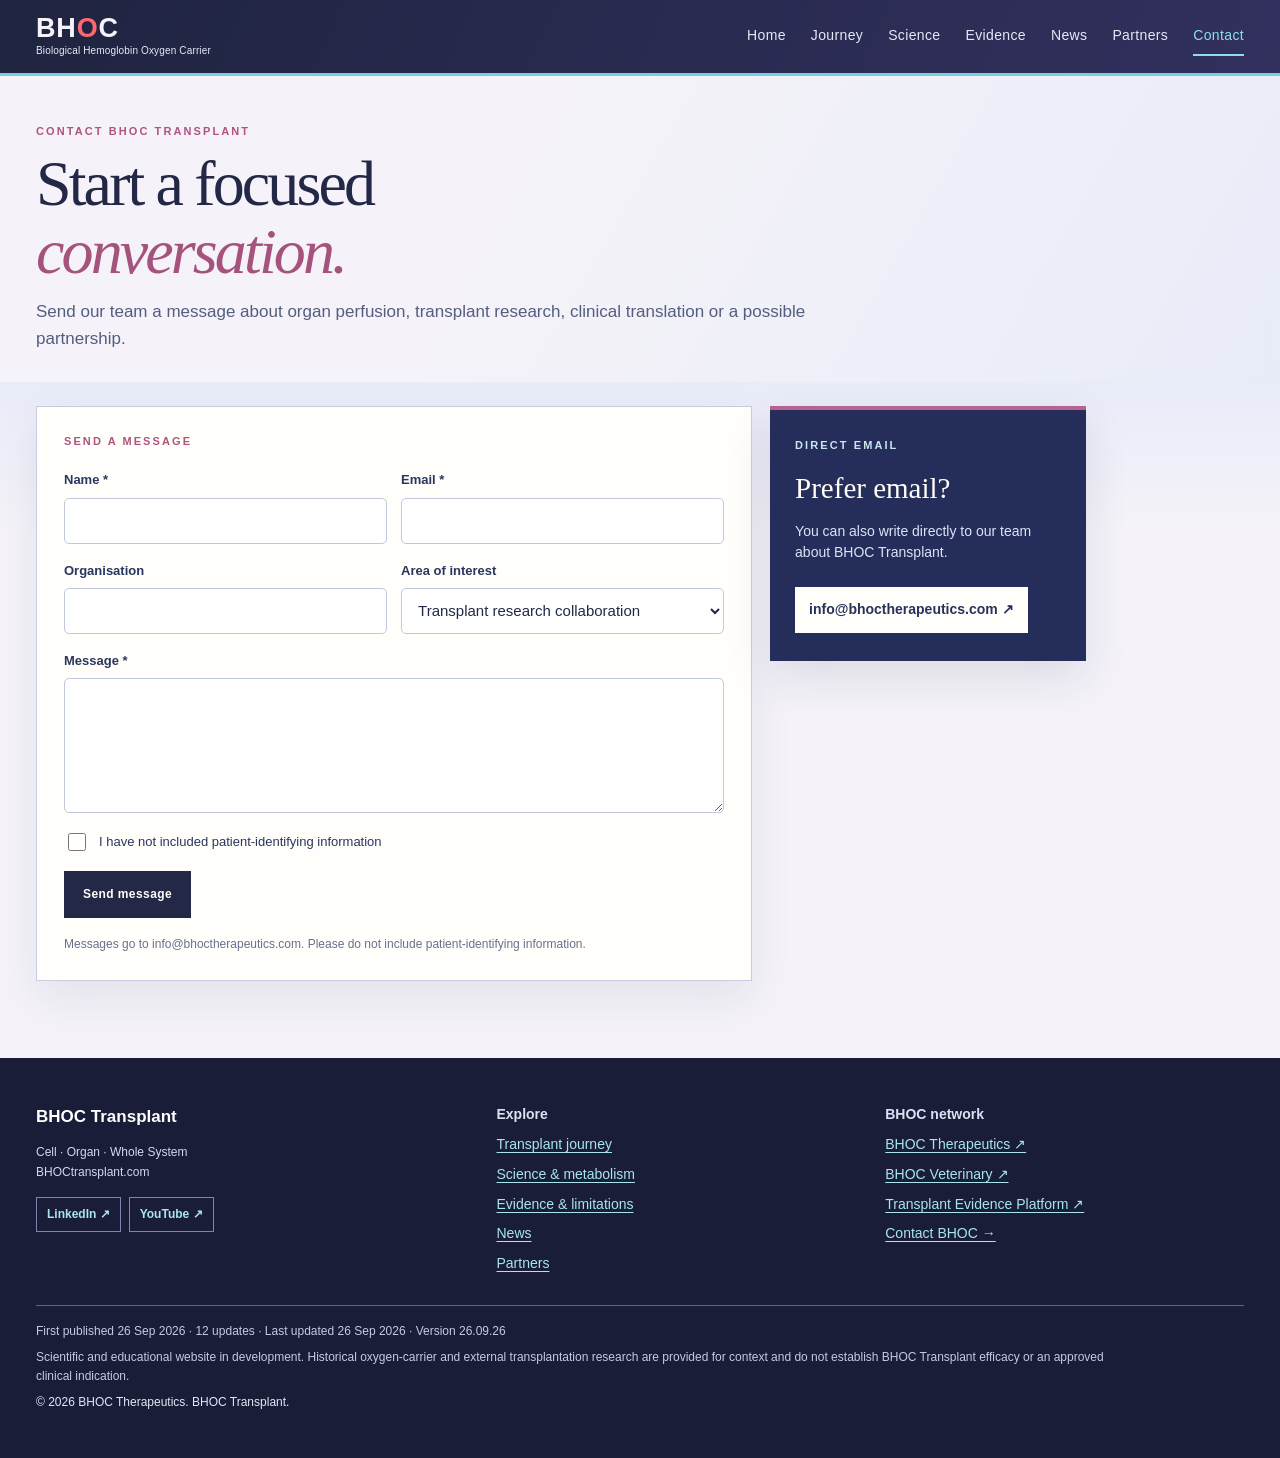
==== contact.html @ 62cc5a87 "Tighten transplant news page and clarify BHOC site identity" ====
<!doctype html>
<html lang="en">
<head>
<meta charset="utf-8">
<meta name="viewport" content="width=device-width, initial-scale=1">
<meta name="color-scheme" content="light">
<title>Contact | BHOC Transplant</title>
<meta name="description" content="Contact BHOC Transplant about organ perfusion research, clinical translation and strategic collaboration.">
<link rel="canonical" href="https://bhoctransplant.com/contact.html">
<link rel="icon" type="image/svg+xml" href="data:image/svg+xml,%3Csvg%20xmlns%3D%22http%3A%2F%2Fwww.w3.org%2F2000%2Fsvg%22%20viewBox%3D%220%200%2064%2064%22%3E%3Crect%20width%3D%2264%22%20height%3D%2264%22%20rx%3D%2214%22%20fill%3D%22%23232847%22%2F%3E%3Cpath%20d%3D%22M19%2030a13%2013%200%200%201%2026-3M45%2034a13%2013%200%200%201-26%203%22%20fill%3D%22none%22%20stroke%3D%22%2375d2dc%22%20stroke-width%3D%225%22%20stroke-linecap%3D%22round%22%2F%3E%3Ccircle%20cx%3D%2232%22%20cy%3D%2232%22%20r%3D%224%22%20fill%3D%22%23ae547f%22%2F%3E%3C%2Fsvg%3E">
<link rel="stylesheet" href="assets/site.css?v=news-2">
<script src="https://analytics.ahrefs.com/analytics.js" data-key="QKOByuekLnQUD29dCCoJVQ" async></script>
<script src="assets/contact.js?v=contact-1" defer></script>
</head>
<body>
<div class="top"><header class="wrap topline"><a class="brand" href="/" aria-label="BHOC Transplant home"><span class="brand-mark">BH<i>O</i>C</span><span class="brand-sub">Biological Hemoglobin Oxygen Carrier</span></a><nav class="topnav" aria-label="Sections"><a href="/">Home</a><a href="journey.html">Journey</a><a href="science.html">Science</a><a href="evidence.html">Evidence</a><a href="news.html">News</a><a href="partners.html">Partners</a><a href="contact.html" aria-current="page">Contact</a></nav></header></div>
<main>
<section class="contact-intro"><div class="wrap"><div class="eyebrow">Contact BHOC Transplant</div><h1>Start a focused<br><em>conversation.</em></h1><p>Send our team a message about organ perfusion, transplant research, clinical translation or a possible partnership.</p></div></section>
<section class="contact-section"><div class="wrap"><div class="contact-grid">
  <div class="contact-card" role="region" aria-label="Contact BHOC Transplant"><div class="eyebrow">Send a message</div>
    <form class="contact-form" action="https://formsubmit.co/info@bhoctherapeutics.com" method="POST" data-contact-form data-form-endpoint="https://formsubmit.co/ajax/info@bhoctherapeutics.com">
      <input type="hidden" name="_subject" value="BHOC Transplant | New website enquiry">
      <input type="hidden" name="_template" value="table">
      <input type="hidden" name="_captcha" value="">
      <input type="hidden" name="_url" value="https://bhoctransplant.com/contact.html">
      <input type="hidden" name="site" value="BHOC Transplant">
      <input class="contact-honey" type="text" name="_honey" tabindex="-1" autocomplete="off" aria-hidden="true">
      <label><span>Name *</span><input type="text" name="name" autocomplete="name" required></label>
      <label><span>Email *</span><input type="email" name="email" autocomplete="email" required></label>
      <label><span>Organisation</span><input type="text" name="organisation" autocomplete="organization"></label>
      <label><span>Area of interest</span><select name="area"><option>Transplant research collaboration</option><option>Organ perfusion and preservation</option><option>Clinical translation</option><option>Xenotransplantation and organ engineering</option><option>Strategic partnership</option><option>Investment</option><option>Manufacturing and regulatory</option><option>Media and general inquiry</option><option>Other</option></select></label>
      <label class="contact-full"><span>Message *</span><textarea name="message" rows="5" required></textarea></label>
      <label class="contact-human contact-full"><input type="checkbox" name="privacy_check" value="confirmed" required><span>I have not included patient-identifying information</span></label>
      <div class="contact-submit contact-full"><button class="button" type="submit">Send message</button><p data-contact-status aria-live="polite"></p></div>
      <p class="contact-note contact-full">Messages go to info@bhoctherapeutics.com. Please do not include patient-identifying information.</p>
    </form>
    <div class="contact-success" data-contact-success role="status" tabindex="-1" hidden><h2>Thank you for your message.</h2><p>Your enquiry has been submitted to the BHOC team.</p></div>
  </div>
  <aside class="contact-direct"><div class="eyebrow">Direct email</div><h2>Prefer email?</h2><p>You can also write directly to our team about BHOC Transplant.</p><a href="mailto:info@bhoctherapeutics.com?subject=BHOC%20Transplant%20enquiry">info@bhoctherapeutics.com ↗</a></aside>
</div></div></section>
</main>
<footer><div class="wrap footer-grid"><div class="footer-identity"><strong>BHOC Transplant</strong><p>Cell · Organ · Whole System<br>BHOCtransplant.com</p><div class="footer-socials" role="group" aria-label="BHOC social media"><a href="https://www.linkedin.com/company/bhoc-therapeutics/" target="_blank" rel="noopener noreferrer" aria-label="BHOC Therapeutics on LinkedIn">LinkedIn ↗</a><a href="https://www.youtube.com/@BHOCTherapeutics" target="_blank" rel="noopener noreferrer" aria-label="BHOC Therapeutics on YouTube">YouTube ↗</a></div></div><div class="footer-links"><b>Explore</b><a href="journey.html">Transplant journey</a><a href="science.html">Science &amp; metabolism</a><a href="evidence.html">Evidence &amp; limitations</a><a href="news.html">News</a><a href="partners.html">Partners</a></div><div class="footer-links"><b>BHOC network</b><a href="https://bhoctherapeutics.com/" target="_blank" rel="noopener noreferrer">BHOC Therapeutics ↗</a><a href="https://bhocvet.com/" target="_blank" rel="noopener noreferrer">BHOC Veterinary ↗</a><a href="https://archiljali.github.io/BHOC-Transplant-platform/" target="_blank" rel="noopener noreferrer">Transplant Evidence Platform ↗</a><a href="contact.html">Contact BHOC →</a></div></div><div class="wrap footer-meta"><p>First published <time datetime="2026-09-26">26 Sep 2026</time> · 12 updates · Last updated <time datetime="2026-09-26">26 Sep 2026</time> · Version 26.09.26</p><p>Scientific and educational website in development. Historical oxygen-carrier and external transplantation research are provided for context and do not establish BHOC Transplant efficacy or an approved clinical indication.</p><p>© 2026 BHOC Therapeutics. BHOC Transplant.</p></div></footer>
</body>
</html>
---- assets/site.css ----
:root { --paper:#f2efe7; --paper2:#e9e5d9; --ink:#183332; --muted:#5d706c; --line:#b5bbb0; --sage:#7d9788; --copper:#ba785d; --oxygen:#8bc4b6; --white:#fbfaf6; --shadow:0 28px 65px rgba(18,42,41,.13); }
    * { box-sizing:border-box; }
    html { scroll-behavior:smooth; }
    body { margin:0; background:var(--paper); color:var(--ink); font-family:Arial,Helvetica,sans-serif; line-height:1.55; }
    a { color:inherit; text-decoration-thickness:1px; text-underline-offset:3px; }
    button { font:inherit; }
    .serif { font-family:Georgia,'Times New Roman',serif; font-weight:normal; }
    .eyebrow { color:var(--copper); font:700 11px/1.3 Arial,sans-serif; letter-spacing:.19em; text-transform:uppercase; }
    .wrap { width:min(1230px,calc(100% - 72px)); margin:auto; }
    .top { background:var(--ink); color:var(--paper); }
    .topline { display:flex; align-items:center; gap:22px; justify-content:space-between; padding:20px 0; border-bottom:1px solid rgba(242,239,231,.24); }
    .brand { display:flex; align-items:center; gap:14px; text-decoration:none; flex:none; }
    .brand-mark { font:bold 24px/1 Arial,sans-serif; letter-spacing:.03em; }
    .brand-mark i { font-style:normal; color:var(--copper); }
    .brand-sub { border-left:1px solid #668078; padding-left:14px; color:#c4d0c8; font:700 10px/1.35 Arial,sans-serif; letter-spacing:.22em; text-transform:uppercase; }
    .topnav { display:flex; gap:25px; font-size:12px; letter-spacing:.03em; }
    .topnav a { text-decoration:none; color:#d5ddd5; }
    .topnav a:hover { color:var(--oxygen); }
    .status { color:#cbd7cd; font:700 10px/1.35 Arial,sans-serif; letter-spacing:.15em; text-transform:uppercase; border:1px solid #687d77; padding:9px 11px; white-space:nowrap; }
    .mast { display:flex; gap:20px; align-items:center; padding:13px 0; color:#d1ded4; font-size:11px; letter-spacing:.03em; }
    .mast span:first-child { color:var(--oxygen); font-weight:bold; text-transform:uppercase; letter-spacing:.14em; }
    .mast b { color:#5f7772; }
    .hero { position:relative; overflow:hidden; padding:84px 0 96px; background:radial-gradient(ellipse at 88% 45%,#e3e6dc 0%,var(--paper) 48%,#f5f1e9 100%); }
    .hero::after { content:''; position:absolute; inset:0; pointer-events:none; opacity:.33; background-image:url("data:image/svg+xml,%3Csvg viewBox='0 0 170 170' xmlns='http://www.w3.org/2000/svg'%3E%3Cfilter id='n'%3E%3CfeTurbulence type='fractalNoise' baseFrequency='.7' numOctaves='2' stitchTiles='stitch'/%3E%3C/filter%3E%3Crect width='170' height='170' filter='url(%23n)' opacity='.075'/%3E%3C/svg%3E"); }
    .hero-grid { position:relative; z-index:1; }
    .hero h1 { max-width:690px; margin:25px 0; font-size:clamp(48px,5vw,78px); letter-spacing:-.055em; line-height:1.02; }
    .hero h1 em { color:#7e9a8d; font-weight:normal; }
    .lede { max-width:560px; font-size:18px; line-height:1.64; color:#465d59; }
    .hero-actions { display:flex; align-items:center; gap:22px; margin-top:33px; flex-wrap:wrap; }
    .button { display:inline-block; background:var(--ink); color:var(--white); padding:13px 18px; text-decoration:none; font-size:12px; font-weight:bold; letter-spacing:.035em; border:1px solid var(--ink); }
    .button:hover { background:#31534b; }
    .textlink { font-size:12px; font-weight:bold; }
    .micro { margin-top:34px; max-width:525px; font-size:11px; color:#70807a; }
    .hero-copy { max-width:970px; }
    .hero-art { width:100%; margin:34px 0 0; }
    .hero-art img { display:block; width:100%; height:auto; max-height:490px; object-fit:contain; }
    .hero-art figcaption { color:#60786d; font:11px/1.5 Arial,sans-serif; letter-spacing:.04em; margin:5px 0 0; }
    .journey-bar { border-top:1px solid #bdc3d8; padding-top:24px; margin-top:16px; }
    .journey-vision { display:flex; justify-content:space-between; align-items:end; gap:24px; }
    .journey-vision h2 { margin:0; color:var(--ink); font:normal clamp(29px,3.1vw,43px)/1.1 Georgia,serif; letter-spacing:-.035em; }
    .journey-vision h2 em { color:var(--copper); font-weight:normal; }
    .journey-vision p { max-width:395px; margin:0; color:#59627f; font-size:15px; }
    .stage-nav { display:grid; grid-template-columns:repeat(6,minmax(0,1fr)); gap:9px; margin-top:22px; }
    .stage-nav a { position:relative; min-height:89px; padding:14px 30px 15px 15px; display:flex; flex-direction:column; justify-content:space-between; gap:9px; background:#fffefa; border:1px solid #c7cce0; text-decoration:none; transition:transform .2s ease,background-color .2s ease,border-color .2s ease; }
    .stage-nav a small { color:#a5527d; font:700 12px/1 Arial,sans-serif; letter-spacing:.12em; }
    .stage-nav a strong { color:#303963; font:700 14px/1.22 Arial,sans-serif; }
    .stage-nav a::after { content:'↗'; position:absolute; right:13px; bottom:13px; color:#a5527d; font-size:17px; }
    .stage-nav a:hover,.stage-nav a:focus-visible { background:#edf0fa; border-color:#6877ae; transform:translateY(-2px); }
    .stage-nav a:focus-visible { outline:2px solid #a5527d; outline-offset:2px; }
    .phase { scroll-margin-top:24px; }
    .phase:target { border-color:#a5527d; box-shadow:0 0 0 2px #a5527d,0 12px 27px rgba(36,40,79,.12); }
    .section { padding:95px 0; }
    .section.alt { background:var(--paper2); }
    .section.dark { background:var(--ink); color:var(--paper); }
    .section-head { display:flex; align-items:end; justify-content:space-between; gap:25px; margin-bottom:36px; }
    .section h2 { font-size:clamp(37px,4vw,59px); letter-spacing:-.045em; line-height:1.08; margin:13px 0 0; }
    .section-intro { max-width:520px; color:#5f736d; margin:0; font-size:15px; }
    .dark .section-intro { color:#b5c9bf; }
    .principle { padding:78px 0 84px; background:var(--copper); color:#fff8ed; }
    .principle p { margin:0; max-width:1080px; font:normal clamp(27px,3.5vw,50px)/1.25 Georgia,serif; letter-spacing:-.025em; }
    .principle .minor { margin-top:22px; opacity:.82; font-size:13px; letter-spacing:.04em; }
    .system { display:grid; grid-template-columns:repeat(3,1fr); gap:12px; }
    .system article { min-height:260px; background:#f7f5ef; border:1px solid #cad0c4; padding:26px; position:relative; }
    .system article::before { content:attr(data-index); position:absolute; top:20px; right:25px; font:normal 45px/1 Georgia,serif; color:#cad6cd; }
    .system h3 { font:normal 28px/1.2 Georgia,serif; margin:59px 0 12px; }
    .system p { color:#5a6f68; font-size:13px; max-width:295px; }
    .system small { display:block; color:#ad7056; font-size:10px; font-weight:bold; letter-spacing:.13em; text-transform:uppercase; }
    .equation { margin:22px 0 0; border-top:1px solid #c2cabd; padding-top:18px; color:#60746c; font-size:13px; }
    .equation strong { color:var(--ink); }
    .entry-map { display:grid; grid-template-columns:1.15fr .85fr; gap:14px; margin:0 0 20px; }
    .entry-map article { border:1px solid #b9c8bd; background:#e6ede5; padding:22px 25px; }
    .entry-map article.recipient { background:#f4eadd; border-color:#d2bbaa; }
    .entry-map h3 { font:normal 25px/1.2 Georgia,serif; margin:8px 0; }
    .entry-map p { margin:0 0 11px; font-size:14px; color:#526b60; }
    .entry-map .recipient p { color:#786458; }
    .source-types { display:flex; gap:6px; flex-wrap:wrap; }
    .source-types span { border:1px solid #9eb5a6; padding:5px 8px; font-size:12px; color:#385b4d; background:#f5f7f0; }
    .entry-map .recipient .source-types span { border-color:#d4b9a5; color:#77553f; background:#fbf5e9; }
    .path-caption { color:#566c62; font-size:13px; margin:0 0 23px; }
    .continuum { display:grid; grid-template-columns:repeat(3,minmax(0,1fr)); gap:14px; }
    .phase { border:1px solid #c7cec1; background:#f8f6f0; padding:22px; min-height:325px; display:flex; flex-direction:column; }
    .phase b { display:block; color:var(--copper); font-size:12px; letter-spacing:.13em; }
    .phase h3 { font:normal 27px/1.14 Georgia,serif; margin:22px 0 11px; }
    .phase > p { color:#536b61; font-size:14px; margin:0 0 18px; }
    .phase-controls { display:flex; gap:8px; margin-top:auto; padding-top:16px; border-top:1px solid #c7d0c4; }
    .phase-controls button { flex:1; min-height:43px; border:1px solid #648a79; background:transparent; color:#24483d; font-size:13px; font-weight:bold; cursor:pointer; }
    .phase-controls button:hover,.phase-controls button:focus-visible,.phase-controls button[aria-expanded="true"] { color:#fff; background:#275349; }
    .phase-controls button:focus-visible { outline:2px solid var(--copper); outline-offset:2px; }
    .phase-panel { margin-top:13px; border-left:3px solid var(--copper); background:#e9eee7; padding:14px 15px; color:#3f5c51; font-size:13px; }
    .phase-panel[hidden] { display:none; }
    .phase-panel strong { display:block; color:#234a3f; margin-bottom:5px; }
    .phase-panel p { font-size:13px; margin:0 0 8px; }
    .phase-panel p:last-child { margin-bottom:0; }
    .phase-panel a { font-weight:bold; }
    .phase-panel .source-status { font-size:11px; font-weight:bold; text-transform:uppercase; letter-spacing:.07em; color:#8a5a44; }
    .time-hypothesis { border-left:3px solid var(--copper); margin-top:27px; padding:4px 0 4px 22px; max-width:990px; color:#526b61; font-size:13px; }
    .time-hypothesis strong { color:var(--ink); }
    .demand-layout { display:grid; grid-template-columns:1.2fr .8fr; gap:50px; align-items:center; }
    .diagram { min-height:490px; border:1px solid #789189; background:#23413c; padding:30px; position:relative; overflow:hidden; box-shadow:var(--shadow); }
    .diagram::before { content:''; position:absolute; inset:0; pointer-events:none; opacity:.13; background:repeating-linear-gradient(0deg,transparent 0 34px,#acc3b5 35px 36px),repeating-linear-gradient(90deg,transparent 0 34px,#acc3b5 35px 36px); }
    .diagram svg { position:relative; z-index:1; width:100%; height:auto; }
    .diagram-top { position:relative; z-index:2; color:#accabe; font-size:10px; letter-spacing:.18em; text-transform:uppercase; }
    .switches { display:flex; gap:8px; flex-wrap:wrap; margin:23px 0; }
    .switches button { border:1px solid #729489; color:#d2e6da; background:transparent; padding:10px 12px; cursor:pointer; font-size:11px; }
    .switches button[aria-pressed="true"] { color:#15332f; background:#9dcabb; border-color:#9dcabb; font-weight:bold; }
    .diagram-caption { position:relative; z-index:2; color:#d6e9dd; font:normal 23px/1.2 Georgia,serif; margin:15px 0 5px; }
    .diagram-note { position:relative; z-index:2; color:#a8c2b5; font-size:11px; margin:0; }
    .diagram .oxygen-dot { transition:opacity .3s ease,transform .4s ease; transform-origin:center; }
    .demand-layout ol { list-style:none; margin:0; padding:0; border-top:1px solid #a6baae; }
    .demand-layout li { display:grid; grid-template-columns:90px 1fr; gap:14px; padding:23px 0; border-bottom:1px solid #a6baae; }
    .demand-layout li span { color:#a9c9b6; font:700 10px/1.3 Arial,sans-serif; letter-spacing:.17em; }
    .demand-layout li strong { display:block; color:#f4f1e7; font:normal 22px/1.2 Georgia,serif; margin-bottom:7px; }
    .demand-layout li p { color:#b7cbc0; margin:0; font-size:12px; }
    .program { display:grid; grid-template-columns:repeat(3,1fr); gap:30px; }
    .program article { border-top:2px solid var(--sage); padding-top:21px; }
    .program b { color:var(--copper); letter-spacing:.16em; font-size:11px; }
    .program h3 { font:normal 25px/1.15 Georgia,serif; margin:13px 0; }
    .program p { font-size:13px; color:#64766e; }
    .callout { margin-top:38px; padding:24px 28px; border:1px solid #bec8bb; background:#f6f3eb; color:#586d65; font-size:13px; }
    .callout strong { color:var(--ink); }
    .reference-grid { display:grid; grid-template-columns:repeat(3,1fr); gap:14px; }
    .ref { border:1px solid #c2cabc; background:#f8f6ef; padding:24px; min-height:221px; }
    .ref .category { font:700 10px/1.3 Arial,sans-serif; letter-spacing:.15em; text-transform:uppercase; color:var(--copper); }
    .ref h3 { font:normal 26px/1.2 Georgia,serif; margin:18px 0 9px; }
    .ref p { font-size:12px; color:#60746c; margin:0 0 14px; }
    .ref a { font-size:11px; font-weight:bold; }
    .matrix { margin-top:42px; width:100%; border-collapse:collapse; background:#f8f6ef; font-size:12px; }
    .matrix th,.matrix td { border-bottom:1px solid #c7d0c3; padding:12px 14px; text-align:left; vertical-align:top; }
    .matrix th { background:#dce4d9; color:#3d6254; font-size:10px; letter-spacing:.14em; text-transform:uppercase; }
    .matrix td:first-child { font-weight:bold; }
    .matrix tr:last-child td { border-bottom:0; }
    .evidence-grid { display:grid; grid-template-columns:repeat(2,1fr); gap:15px; }
    .evidence { border:1px solid #748d83; padding:24px; min-height:206px; }
    .evidence b { color:#a7c9b8; font-size:10px; letter-spacing:.15em; text-transform:uppercase; }
    .evidence h3 { font:normal 24px/1.2 Georgia,serif; margin:14px 0 9px; }
    .evidence p { color:#c1d0c4; font-size:12px; }
    .evidence a { color:#b2d4c4; font-size:11px; }
    .claim-boundary { margin-top:30px; background:#2c4942; padding:28px; color:#dae6d8; }
    .claim-boundary h3 { margin:0 0 10px; font:normal 26px/1.2 Georgia,serif; }
    .claim-boundary p { font-size:13px; margin:10px 0; max-width:970px; }
    .claim-boundary strong { color:#f3e5d1; }
    footer { padding:45px 0; background:#102926; color:#b9ccc0; font-size:12px; }
    .footer-grid { display:flex; justify-content:space-between; gap:30px; }
    footer a { color:#d3e9d7; }
    .source-note { font-size:11px; color:#65796f; margin-top:18px; }
    /* A distinct midnight-indigo and mineral-cyan identity around the original drawing. */
    :root { --paper:#f5f3f9; --paper2:#e9eaf3; --ink:#232847; --muted:#596282; --line:#b8bfd2; --sage:#6785b6; --copper:#ae547f; --oxygen:#75d2dc; --white:#fffdf8; --shadow:0 28px 65px rgba(28,29,70,.18); }
    .top { background:linear-gradient(115deg,#1f2440,#32305e); border-bottom:3px solid #75d2dc; }
    .topline { border-bottom-color:rgba(255,255,255,.2); }
    .brand-mark i { color:#e5a2bc; }
    .brand-sub { border-left-color:#8d96c0; color:#ecdcf0; }
    .topnav a { color:#e7e8f6; }
    .status { border-color:#9299c1; color:#e6eafa; }
    .mast { color:#dce2f6; }
    .mast span:first-child { color:#8ce1e8; }
    .mast b { color:#c37c9a; }
    .hero { padding:0 0 48px; background:var(--paper); }
    .hero::after { display:none; }
    .hero-art { margin:0; background:#f5eedf; border-bottom:4px solid #a55a81; }
    .hero-art img { max-width:1700px; max-height:none; margin:auto; }
    .hero-art figcaption { max-width:1700px; margin:0 auto; padding:9px 18px 11px; color:#5f5871; background:#f5eedf; }
    .hero-grid { padding:59px 0 32px; }
    .hero h1 { max-width:960px; }
    .hero h1 em { color:#6972ae; }
    .lede { max-width:830px; color:#434c6b; }
    .micro { max-width:840px; color:#606a83; }
    .button:hover { background:#485896; }
    .section-intro { color:#5b6383; }
    .dark .section-intro { color:#c9d2ee; }
    .principle { background:linear-gradient(120deg,#303769 0%,#60487b 60%,#994f77 100%); color:#fffaf6; }
    .system article,.ref,.phase { background:#fffefa; border-color:#c7cce0; }
    .system article::before { color:#d8d9e9; }
    .system p,.program p,.ref p,.equation,.callout,.path-caption,.time-hypothesis { color:#59627f; }
    .system small { color:#a5527d; }
    .equation { border-top-color:#c9cde0; }
    .entry-map article { background:#e4ebf6; border-color:#b4c4df; }
    .entry-map article.recipient { background:#f4e9ee; border-color:#d8b9cb; }
    .entry-map p,.entry-map .recipient p { color:#4d5c7c; }
    .source-types span { color:#344c78; background:#f8faff; border-color:#a9bcdc; }
    .entry-map .recipient .source-types span { color:#793f6c; background:#fff7fa; border-color:#d8aec7; }
    .phase > p { color:#535d78; }
    .phase-controls { border-top-color:#c9cde1; }
    .phase-controls button { border-color:#6677ad; color:#35477c; }
    .phase-controls button:hover,.phase-controls button:focus-visible,.phase-controls button[aria-expanded="true"] { background:#394c8b; color:white; }
    .phase-panel { background:#edf0f9; color:#485470; }
    .phase-panel strong { color:#293a72; }
    .phase-panel .source-status { color:#985478; }
    .diagram { background:#292f5b; border-color:#7c92c4; }
    .diagram::before { background:repeating-linear-gradient(0deg,transparent 0 34px,#a2b6dc 35px 36px),repeating-linear-gradient(90deg,transparent 0 34px,#a2b6dc 35px 36px); }
    .switches button { border-color:#91a9d0; color:#e5ebff; }
    .switches button[aria-pressed="true"] { color:#1e2d51; background:#87d9e0; border-color:#87d9e0; }
    .demand-layout li { border-bottom-color:#919bc0; }
    .demand-layout ol { border-top-color:#919bc0; }
    .demand-layout li p,.diagram-note { color:#c6d4ed; }
    .diagram-caption,.demand-layout li strong { color:#fffdf7; }
    .callout { background:#f7f6fc; border-color:#c6cbe0; }
    .matrix { background:#fffefa; }
    .matrix th { background:#d9e3f5; color:#324b80; }
    .matrix td,.matrix th { border-bottom-color:#c8d0e3; }
    .evidence { border-color:#8b9dc8; }
    .evidence b,.evidence a { color:#a3e2e8; }
    .evidence p { color:#d2d8e9; }
    .claim-boundary { background:#343c69; color:#e9ecf8; }
    .claim-boundary strong { color:#f6c6d8; }
    footer { background:#191d37; color:#d4d8e9; }
    footer a { color:#a9e6eb; }
    .source-note { color:#68718e; }
    @media(max-width:950px) { .topnav { display:none; } .demand-layout,.entry-map { grid-template-columns:1fr; } .reference-grid,.continuum { grid-template-columns:repeat(2,1fr); } .stage-nav { grid-template-columns:repeat(3,minmax(0,1fr)); } }
    @media(max-width:630px) { .wrap { width:calc(100% - 36px); } .brand-sub { font-size:8px; } .status { font-size:8px; } .hero h1 { font-size:48px; } .hero-grid { padding:42px 0 26px; } .hero-art figcaption { padding:8px 18px; } .journey-vision { display:block; } .journey-vision p { margin-top:11px; } .stage-nav { grid-template-columns:repeat(2,minmax(0,1fr)); } .section { padding:64px 0; } .section-head { display:block; } .section-intro { margin-top:20px; } .system,.program,.reference-grid,.evidence-grid,.continuum { grid-template-columns:1fr; } .demand-layout li { grid-template-columns:65px 1fr; } .matrix-wrap { overflow-x:auto; } .matrix { min-width:650px; } .footer-grid { display:block; } }
    @media(prefers-reduced-motion:reduce) { html { scroll-behavior:auto; } * { transition:none !important; } }

/* Shared navigation and compact secondary pages. */
.topnav a { display:inline-flex; align-items:center; min-height:40px; font-size:14px; white-space:nowrap; }
.topnav a[aria-current="page"] { color:#8ce1e8; box-shadow:inset 0 -2px #8ce1e8; }
.mast { justify-content:space-between; }
.mast .context { color:#dce2f6; text-transform:none; letter-spacing:.03em; }
.page-hero { background:linear-gradient(120deg,#f5f3f9 40%,#e8ebf8); padding:67px 0 73px; border-bottom:1px solid #c9cde0; }
.page-hero h1 { margin:14px 0 17px; max-width:930px; font:normal clamp(43px,5vw,68px)/1.05 Georgia,serif; letter-spacing:-.045em; }
.page-hero h1 em { color:#a5527d; font-weight:normal; }
.page-hero p { max-width:760px; color:#535e7e; font-size:18px; line-height:1.55; }
.page-hero .actions { display:flex; gap:11px; flex-wrap:wrap; margin-top:28px; }
.page-hero .button.secondary { color:#35477c; background:transparent; border-color:#8d9bc6; }
.page-hero .button.secondary:hover { background:#e6eafa; }
.page-hero .stage-nav { margin-top:29px; }
.page-note { max-width:800px; color:#59627f; font-size:14px; line-height:1.6; margin:20px 0 0; }
.tile-grid { display:grid; grid-template-columns:repeat(3,minmax(0,1fr)); gap:14px; }
.tile { min-height:234px; display:flex; flex-direction:column; background:#fffefa; border:1px solid #c7cce0; padding:28px; text-decoration:none; transition:border-color .2s,transform .2s; }
.tile:hover,.tile:focus-visible { border-color:#8c75aa; transform:translateY(-2px); }
.tile:focus-visible { outline:2px solid #a5527d; outline-offset:2px; }
.tile small { color:#a5527d; font-size:13px; font-weight:bold; text-transform:uppercase; letter-spacing:.12em; }
.tile h3 { font:normal 29px/1.1 Georgia,serif; margin:31px 0 11px; }
.tile p { color:#58637e; font-size:15px; margin:0 0 20px; }
.tile .read-more { margin-top:auto; color:#364c88; font-size:14px; font-weight:bold; }
.partner-ribbon { background:linear-gradient(110deg,#29325c,#6a477d); color:#faf9ff; padding:45px 0; }
.partner-ribbon .wrap { display:flex; align-items:center; justify-content:space-between; gap:30px; }
.partner-ribbon h2 { font:normal clamp(31px,3vw,42px)/1.15 Georgia,serif; margin:0 0 10px; }
.partner-ribbon p { max-width:660px; margin:0; color:#dde3f4; font-size:16px; }
.partner-ribbon .button { background:#fffefa; color:#232847; border-color:#fffefa; white-space:nowrap; }
.partner-ribbon .button:hover { background:#e0e6f8; }
.link-row { display:flex; flex-wrap:wrap; gap:10px; margin-top:22px; }
.link-row a { display:inline-block; padding:11px 14px; background:#fffefa; border:1px solid #c7cce0; text-decoration:none; color:#303e78; font-weight:bold; font-size:14px; }
.link-row a:hover,.link-row a:focus-visible { background:#e7ebfb; }
.network-grid { display:grid; grid-template-columns:repeat(3,minmax(0,1fr)); gap:14px; }
.network-card { display:flex; flex-direction:column; min-height:245px; padding:26px; border:1px solid #c7cce0; background:#fffefa; }
.network-card b { color:#a5527d; font-size:13px; text-transform:uppercase; letter-spacing:.08em; }
.network-card h2 { font:normal 29px/1.15 Georgia,serif; margin:18px 0 12px; }
.network-card p { margin:0 0 20px; color:#5b6481; font-size:15px; }
.network-card .network-links { display:flex; flex-direction:column; gap:9px; margin-top:auto; }
.network-card a { color:#334b8a; font-size:14px; font-weight:bold; }
.feed { display:grid; gap:12px; }
.feed article { display:grid; grid-template-columns:165px 1fr; gap:28px; padding:25px 28px; border:1px solid #c7cce0; background:#fffefa; }
.feed time { color:#a5527d; font-size:14px; font-weight:bold; }
.feed .category { display:block; color:#677195; font-size:13px; margin-top:8px; }
.feed h2 { font:normal 27px/1.2 Georgia,serif; margin:0 0 11px; }
.feed p { color:#59627f; font-size:15px; margin:0 0 15px; }
.feed a { color:#334b8a; font-size:14px; font-weight:bold; }
.scope-grid { display:grid; grid-template-columns:repeat(2,minmax(0,1fr)); gap:14px; }
.scope-grid article { border:1px solid #c7cce0; background:#fffefa; padding:25px; }
.scope-grid b { color:#a5527d; font-size:13px; letter-spacing:.1em; }
.scope-grid h2 { font:normal 27px/1.15 Georgia,serif; margin:19px 0 10px; }
.scope-grid p { color:#5b6481; font-size:15px; margin:0; }
footer { padding:46px 0; }
.footer-grid { display:grid; grid-template-columns:1.2fr 1fr 1fr; }
footer strong { color:#fff; font-size:17px; }
footer .footer-links { display:flex; flex-direction:column; gap:8px; }
footer .footer-links b { color:#dbe2f4; font-size:14px; }
footer a { font-size:14px; }
.home-directions .section-head { margin-bottom:27px; }
@media(max-width:950px) {
  .topline { flex-wrap:wrap; }
  .topnav { order:3; display:flex; width:100%; overflow-x:auto; gap:22px; padding-top:10px; border-top:1px solid rgba(255,255,255,.16); }
  .status { margin-left:auto; }
  .tile-grid,.network-grid { grid-template-columns:repeat(2,minmax(0,1fr)); }
  .footer-grid { grid-template-columns:repeat(2,minmax(0,1fr)); }
}
@media(max-width:630px) {
  .topline { gap:11px; }
  .brand-mark { font-size:22px; }
  .topnav { gap:18px; }
  .topnav a { font-size:14px; flex:none; }
  .mast { flex-wrap:wrap; gap:4px; }
  .mast .context { display:none; }
  .page-hero { padding:48px 0 52px; }
  .page-hero h1 { font-size:44px; }
  .page-hero p { font-size:16px; }
  .tile-grid,.network-grid,.scope-grid { grid-template-columns:1fr; }
  .tile { min-height:210px; }
  .partner-ribbon .wrap { display:block; }
  .partner-ribbon .button { margin-top:24px; }
  .feed article { display:block; padding:22px; }
  .feed .story { margin-top:16px; }
  .footer-grid { grid-template-columns:1fr; }
  .status { font-size:10px; }
}

/* A shorter reading path on the landing page. */
.home .hero { padding-bottom:28px; }
.home .hero-grid { padding:37px 0 17px; }
.home .hero h1 { margin:17px 0 18px; }
.home .lede { margin:0; line-height:1.5; }
.home .hero-actions { margin-top:22px; }
.home .micro { margin:21px 0 0; }
.home .journey-bar { margin-top:0; padding-top:16px; }
.home .stage-nav { margin-top:16px; }
.home .stage-nav a { min-height:76px; padding:11px 27px 12px 12px; gap:6px; }
.home .section { padding:59px 0; }
.home .section-head,.home .home-directions .section-head { margin-bottom:23px; }
.home .tile-grid { gap:12px; }
.home .tile { min-height:204px; padding:22px; }
.home .tile h3 { margin:19px 0 9px; }
.home .tile p { margin-bottom:15px; }
.home .partner-ribbon { padding:31px 0; }
.home footer { padding:38px 0; }
@media(max-width:630px) {
  .home .hero-grid { padding:30px 0 15px; }
  .home .hero h1 { margin:14px 0; }
  .home .hero { padding-bottom:23px; }
  .home .section { padding:46px 0; }
  .home .stage-nav a { min-height:73px; }
  .home .tile { min-height:0; padding:20px; }
}

.footer-identity p { margin:12px 0 0; line-height:1.65; }
.footer-socials { display:flex; flex-wrap:wrap; gap:8px; margin-top:15px; }
.footer-socials a { border:1px solid #7986af; padding:7px 10px; font-size:12px; font-weight:bold; text-decoration:none; }
.footer-socials a:hover,.footer-socials a:focus-visible { background:#333c69; color:#fff; }
.footer-meta { border-top:1px solid #5d668e; margin-top:30px; padding-top:16px; color:#c3cbe2; font-size:12px; line-height:1.55; }
.footer-meta p { max-width:1100px; margin:0 0 8px; }
.footer-meta p:last-child { margin-bottom:0; color:#e2e7f5; }

/* Contact page uses the established BHOC form layout in the Transplant palette. */
.contact-intro { padding:48px 0 30px; background:linear-gradient(120deg,#f5f3f9 40%,#e8ebf8); }
.contact-intro h1 { margin:12px 0 14px; font:normal clamp(43px,5vw,66px)/1.06 Georgia,serif; letter-spacing:-.045em; }
.contact-intro h1 em { color:#a5527d; font-weight:normal; }
.contact-intro p { margin:0; max-width:780px; color:#535e7e; font-size:17px; }
.contact-section { padding:24px 0 77px; background:linear-gradient(#e8ebf8,#f5f3f9 150px); }
.contact-grid { display:grid; grid-template-columns:minmax(0,1.7fr) minmax(260px,.75fr); align-items:start; gap:18px; max-width:1050px; }
.contact-card { border:1px solid #c7cce0; background:#fffefa; padding:27px; box-shadow:0 18px 42px rgba(28,29,70,.08); }
.contact-card > .eyebrow { display:block; margin-bottom:22px; }
.contact-form { position:relative; display:grid; grid-template-columns:repeat(2,minmax(0,1fr)); gap:17px 14px; }
.contact-form label { display:flex; flex-direction:column; gap:7px; color:#29365f; font-size:13px; font-weight:bold; }
.contact-form input:not([type="checkbox"]),.contact-form select,.contact-form textarea { width:100%; min-width:0; padding:11px 12px; border:1px solid #bfc8dc; border-radius:5px; background:#fff; color:#232847; font:15px/1.4 Arial,Helvetica,sans-serif; }
.contact-form input:not([type="checkbox"]),.contact-form select { min-height:46px; }
.contact-form textarea { min-height:135px; resize:vertical; }
.contact-form input:focus-visible,.contact-form select:focus-visible,.contact-form textarea:focus-visible { outline:2px solid #647bba; outline-offset:2px; }
.contact-full { grid-column:1/-1; }
.contact-form .contact-human { display:flex; flex-direction:row; align-items:center; gap:10px; font-weight:normal; }
.contact-human input { width:18px; height:18px; accent-color:#354a88; }
.contact-form .contact-honey { position:absolute; left:-9999px; width:1px; height:1px; opacity:0; }
.contact-submit { display:flex; align-items:center; flex-wrap:wrap; gap:14px; }
.contact-submit .button { cursor:pointer; min-height:47px; }
.contact-submit .button:disabled { opacity:.6; cursor:wait; }
.contact-submit p { margin:0; color:#59627f; font-size:13px; }
.contact-note { margin:0; color:#68718e; font-size:12px; }
.contact-success[hidden],.contact-form[hidden] { display:none; }
.contact-success { padding:15px 0 20px; outline:none; }
.contact-success h2 { margin:0 0 8px; font:normal 31px/1.2 Georgia,serif; }
.contact-success p { margin:0; color:#59627f; }
.contact-direct { background:#252e5a; border-top:4px solid #b96290; color:#fffdf8; padding:28px 25px; box-shadow:0 18px 42px rgba(28,29,70,.11); }
.contact-direct .eyebrow { color:#c7e7ef; }
.contact-direct h2 { margin:19px 0 15px; font:normal 29px/1.18 Georgia,serif; }
.contact-direct p { margin:0 0 23px; color:#dce3f6; font-size:14px; }
.contact-direct a { display:inline-block; padding:12px 14px; background:#fffefa; color:#28325b; text-decoration:none; font-size:14px; font-weight:bold; }
.contact-direct a:hover,.contact-direct a:focus-visible { background:#dceef2; }
@media(max-width:760px) { .contact-grid { grid-template-columns:1fr; } .contact-direct { max-width:none; } }
@media(max-width:520px) { .contact-intro { padding:39px 0 22px; } .contact-intro p { font-size:15px; } .contact-section { padding:18px 0 54px; } .contact-card { padding:21px; } .contact-form { grid-template-columns:1fr; } .contact-full { grid-column:auto; } }

/* Keep the transplant news preview balanced with two current stories. */
.home-news-grid { grid-template-columns:repeat(2,minmax(0,1fr)); }
@media(max-width:630px) { .home-news-grid { grid-template-columns:1fr; } }

/* Compact site identity and focused transplant news list. */
.topline { padding:15px 0; border-bottom:0; }
.brand { flex-direction:column; align-items:flex-start; gap:3px; }
.brand-mark { font-size:27px; }
.brand-mark i { color:#ff6670; }
.brand-sub { border:0; padding:0; color:#e6eaf6; font:500 10px/1.25 Arial,Helvetica,sans-serif; letter-spacing:.015em; text-transform:none; white-space:nowrap; }
.news-page .page-hero { padding:27px 0 16px; border-bottom:0; }
.news-page .page-hero h1 { margin:0; font-size:clamp(38px,4.2vw,54px); }
.news-page .news-section { padding:0 0 56px; }
.news-page .feed { max-width:1100px; gap:0; border-top:1px solid #c7cce0; }
.news-page .feed article { grid-template-columns:130px minmax(0,1fr); gap:28px; padding:25px 0 27px; border:0; border-bottom:1px solid #c7cce0; background:transparent; }
.news-page .feed .category { margin-top:3px; }
.news-page .feed h2 { margin:0 0 7px; font-size:clamp(23px,2.5vw,30px); }
.news-page .feed p { margin:0 0 10px; font-size:14px; }
.news-page .story-links { display:flex; flex-wrap:wrap; gap:8px 22px; }
.news-page .story-links a { text-decoration:none; border-bottom:1px solid currentColor; }
.news-page .story-links a:hover,.news-page .story-links a:focus-visible { color:#a5527d; }
@media(max-width:630px) {
  .topline { padding:15px 0 11px; }
  .brand-mark { font-size:25px; }
  .brand-sub { font-size:9px; }
  .news-page .page-hero { padding:22px 0 10px; }
  .news-page .news-section { padding-bottom:39px; }
  .news-page .feed article { padding:20px 0 22px; }
  .news-page .feed .story { margin-top:8px; }
  .news-page .feed .category { display:inline; margin:0 0 0 10px; }
}
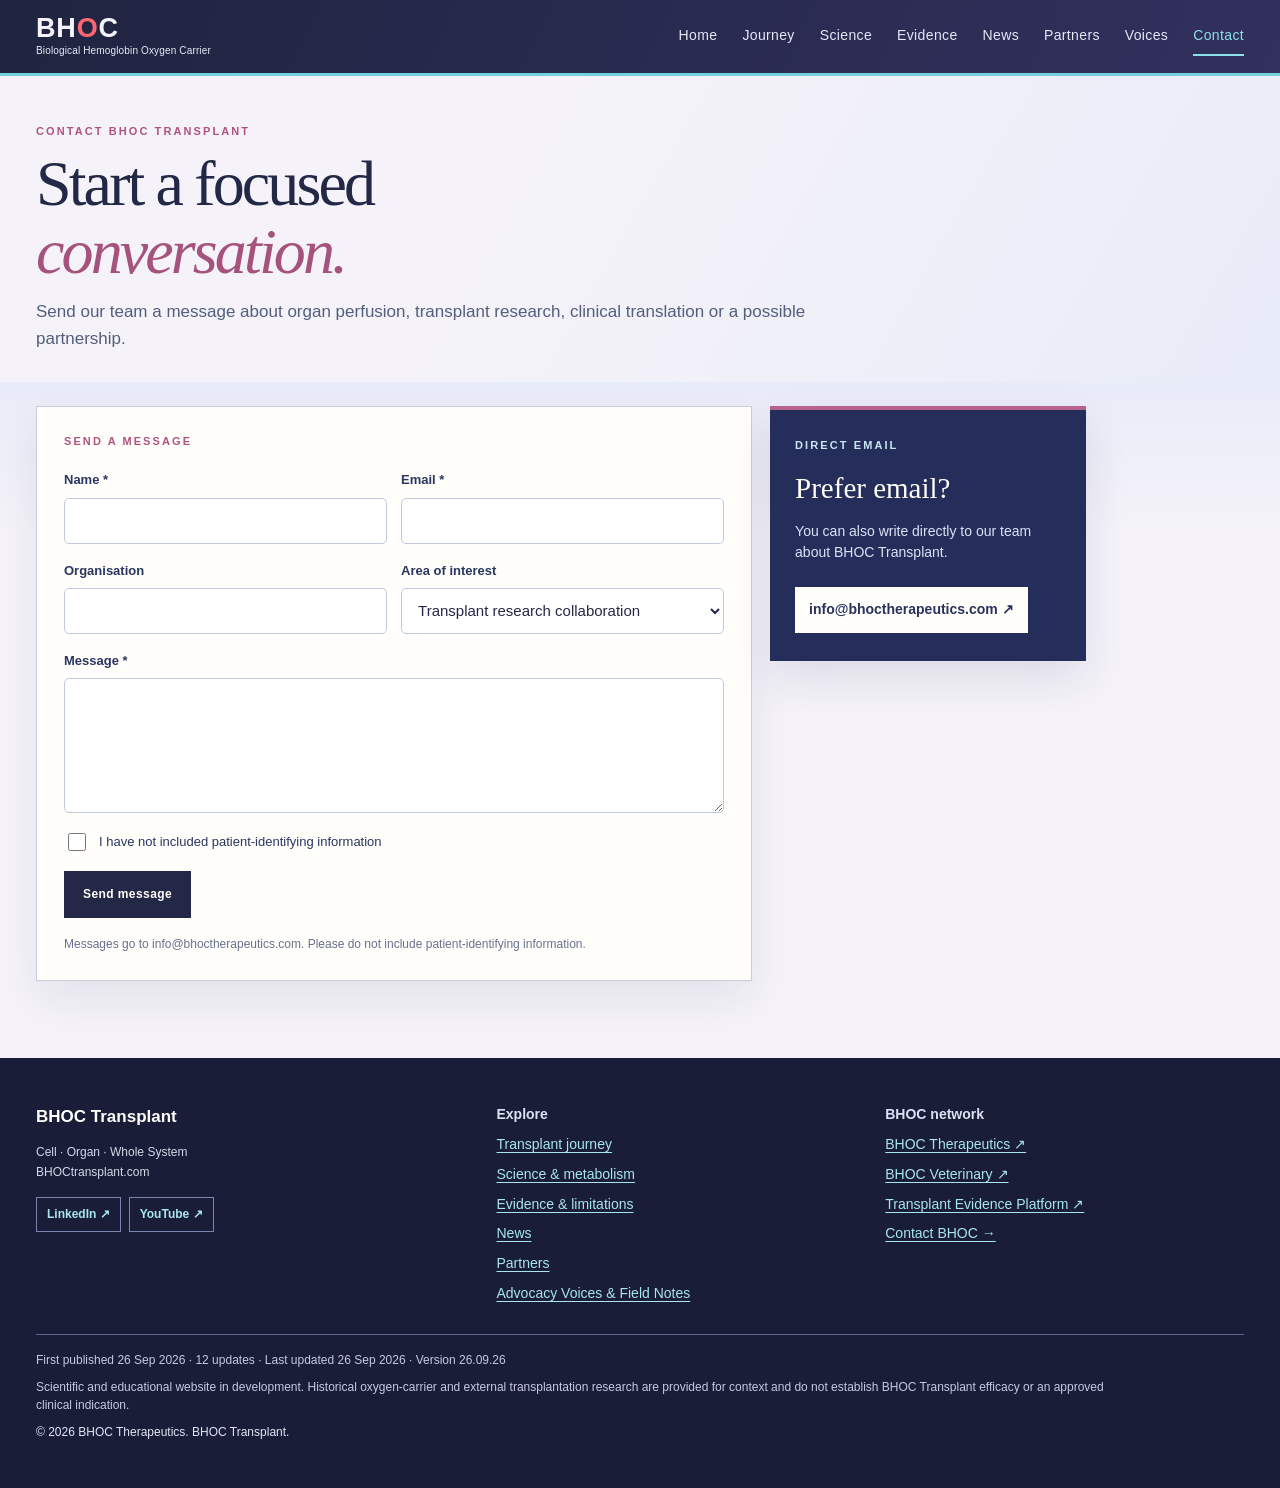
==== commit 93fec210: "Add Advocacy Voices and Field Notes with Jeff Parke and launch news" ====
--- a/contact.html
+++ b/contact.html
@@ -7,13 +7,28 @@
 <title>Contact | BHOC Transplant</title>
 <meta name="description" content="Contact BHOC Transplant about organ perfusion research, clinical translation and strategic collaboration.">
 <link rel="canonical" href="https://bhoctransplant.com/contact.html">
+<meta property="og:site_name" content="BHOC Therapeutics">
+<meta property="og:locale" content="en_US">
+<meta property="og:type" content="website">
+<meta property="og:title" content="Contact | BHOC Transplant">
+<meta property="og:description" content="Contact BHOC Transplant about organ perfusion research, clinical translation and strategic collaboration.">
+<meta property="og:url" content="https://bhoctransplant.com/contact.html">
+<meta property="og:image" content="https://bhoctransplant.com/assets/transplant-journey-v3.webp">
+<meta property="og:image:alt" content="BHOC Transplant organ preservation and oxygen continuity research concept">
+<meta name="twitter:card" content="summary_large_image">
+<meta name="twitter:title" content="Contact | BHOC Transplant">
+<meta name="twitter:description" content="Contact BHOC Transplant about organ perfusion research, clinical translation and strategic collaboration.">
+<meta name="twitter:image" content="https://bhoctransplant.com/assets/transplant-journey-v3.webp">
 <link rel="icon" type="image/svg+xml" href="data:image/svg+xml,%3Csvg%20xmlns%3D%22http%3A%2F%2Fwww.w3.org%2F2000%2Fsvg%22%20viewBox%3D%220%200%2064%2064%22%3E%3Crect%20width%3D%2264%22%20height%3D%2264%22%20rx%3D%2214%22%20fill%3D%22%23232847%22%2F%3E%3Cpath%20d%3D%22M19%2030a13%2013%200%200%201%2026-3M45%2034a13%2013%200%200%201-26%203%22%20fill%3D%22none%22%20stroke%3D%22%2375d2dc%22%20stroke-width%3D%225%22%20stroke-linecap%3D%22round%22%2F%3E%3Ccircle%20cx%3D%2232%22%20cy%3D%2232%22%20r%3D%224%22%20fill%3D%22%23ae547f%22%2F%3E%3C%2Fsvg%3E">
 <link rel="stylesheet" href="assets/site.css?v=news-2">
 <script src="https://analytics.ahrefs.com/analytics.js" data-key="QKOByuekLnQUD29dCCoJVQ" async></script>
 <script src="assets/contact.js?v=contact-1" defer></script>
+<script src="assets/ga4.js?v=20260927" defer></script>
+<script type="application/ld+json" data-bhoc-identity>{"@context":"https://schema.org","@graph":[{"@type":"Organization","@id":"https://bhoctherapeutics.com/#organization","name":"BHOC Therapeutics","url":"https://bhoctherapeutics.com/","description":"BHOC Therapeutics connects hemoglobin biology, oxygen delivery and source-linked research across human, veterinary and transplant applications within Precision Oxygen Therapeutics.","logo":"https://bhoctherapeutics.com/assets/bhoc-biodiversity-logo.png","sameAs":["https://www.linkedin.com/company/bhoc-therapeutics/","https://www.youtube.com/@BHOCTherapeutics","https://bhocvet.com/","https://bhoctransplant.com/"]},{"@type":"Person","@id":"https://bhoctherapeutics.com/#archil-jaliashvili","name":"Archil Jaliashvili","url":"https://orcid.org/0009-0006-4712-4942","description":"Biotechnology and healthcare executive with more than 20 years of experience; BHOC project lead.","jobTitle":"Biotechnology and oxygen therapeutics executive","worksFor":{"@id":"https://bhoctherapeutics.com/#organization"},"sameAs":["https://www.linkedin.com/in/archil-jaliashvili-bhoc/","https://orcid.org/0009-0006-4712-4942","https://github.com/ArchilJali","https://scholar.google.com/citations?user=8jFUmFYAAAAJ"],"knowsAbout":["Biological Hemoglobin Oxygen Carrier","Precision Oxygen Therapeutics","Hemoglobin-based oxygen carriers","Tissue oxygen delivery","Microcirculation"]},{"@type":"WebSite","@id":"https://bhoctransplant.com/#website","name":"BHOC Therapeutics","url":"https://bhoctransplant.com/","publisher":{"@id":"https://bhoctherapeutics.com/#organization"},"inLanguage":"en","alternateName":["BHOC-Transplant-Therapeutics"]},{"@type":"WebPage","@id":"https://bhoctransplant.com/contact.html#webpage","url":"https://bhoctransplant.com/contact.html","name":"Contact | BHOC Transplant","isPartOf":{"@id":"https://bhoctransplant.com/#website"},"author":{"@id":"https://bhoctherapeutics.com/#archil-jaliashvili"},"publisher":{"@id":"https://bhoctherapeutics.com/#organization"}}]}</script>
+<script type="application/ld+json" data-bhoc-breadcrumb>{"@context":"https://schema.org","@type":"BreadcrumbList","@id":"https://bhoctransplant.com/contact.html#breadcrumb","itemListElement":[{"@type":"ListItem","position":1,"name":"BHOC Therapeutics","item":"https://bhoctransplant.com/"},{"@type":"ListItem","position":2,"name":"Contact","item":"https://bhoctransplant.com/contact.html"}]}</script>
 </head>
 <body>
-<div class="top"><header class="wrap topline"><a class="brand" href="/" aria-label="BHOC Transplant home"><span class="brand-mark">BH<i>O</i>C</span><span class="brand-sub">Biological Hemoglobin Oxygen Carrier</span></a><nav class="topnav" aria-label="Sections"><a href="/">Home</a><a href="journey.html">Journey</a><a href="science.html">Science</a><a href="evidence.html">Evidence</a><a href="news.html">News</a><a href="partners.html">Partners</a><a href="contact.html" aria-current="page">Contact</a></nav></header></div>
+<div class="top"><header class="wrap topline"><a class="brand" href="/" aria-label="BHOC Transplant home"><span class="brand-mark">BH<i>O</i>C</span><span class="brand-sub">Biological Hemoglobin Oxygen Carrier</span></a><nav class="topnav" aria-label="Sections"><a href="/">Home</a><a href="journey.html">Journey</a><a href="science.html">Science</a><a href="evidence.html">Evidence</a><a href="news.html">News</a><a href="partners.html">Partners</a><a href="voices.html">Voices</a><a href="contact.html" aria-current="page">Contact</a></nav></header></div>
 <main>
 <section class="contact-intro"><div class="wrap"><div class="eyebrow">Contact BHOC Transplant</div><h1>Start a focused<br><em>conversation.</em></h1><p>Send our team a message about organ perfusion, transplant research, clinical translation or a possible partnership.</p></div></section>
 <section class="contact-section"><div class="wrap"><div class="contact-grid">
@@ -39,6 +54,6 @@
   <aside class="contact-direct"><div class="eyebrow">Direct email</div><h2>Prefer email?</h2><p>You can also write directly to our team about BHOC Transplant.</p><a href="mailto:info@bhoctherapeutics.com?subject=BHOC%20Transplant%20enquiry">info@bhoctherapeutics.com ↗</a></aside>
 </div></div></section>
 </main>
-<footer><div class="wrap footer-grid"><div class="footer-identity"><strong>BHOC Transplant</strong><p>Cell · Organ · Whole System<br>BHOCtransplant.com</p><div class="footer-socials" role="group" aria-label="BHOC social media"><a href="https://www.linkedin.com/company/bhoc-therapeutics/" target="_blank" rel="noopener noreferrer" aria-label="BHOC Therapeutics on LinkedIn">LinkedIn ↗</a><a href="https://www.youtube.com/@BHOCTherapeutics" target="_blank" rel="noopener noreferrer" aria-label="BHOC Therapeutics on YouTube">YouTube ↗</a></div></div><div class="footer-links"><b>Explore</b><a href="journey.html">Transplant journey</a><a href="science.html">Science &amp; metabolism</a><a href="evidence.html">Evidence &amp; limitations</a><a href="news.html">News</a><a href="partners.html">Partners</a></div><div class="footer-links"><b>BHOC network</b><a href="https://bhoctherapeutics.com/" target="_blank" rel="noopener noreferrer">BHOC Therapeutics ↗</a><a href="https://bhocvet.com/" target="_blank" rel="noopener noreferrer">BHOC Veterinary ↗</a><a href="https://archiljali.github.io/BHOC-Transplant-platform/" target="_blank" rel="noopener noreferrer">Transplant Evidence Platform ↗</a><a href="contact.html">Contact BHOC →</a></div></div><div class="wrap footer-meta"><p>First published <time datetime="2026-09-26">26 Sep 2026</time> · 12 updates · Last updated <time datetime="2026-09-26">26 Sep 2026</time> · Version 26.09.26</p><p>Scientific and educational website in development. Historical oxygen-carrier and external transplantation research are provided for context and do not establish BHOC Transplant efficacy or an approved clinical indication.</p><p>© 2026 BHOC Therapeutics. BHOC Transplant.</p></div></footer>
+<footer><div class="wrap footer-grid"><div class="footer-identity"><strong>BHOC Transplant</strong><p>Cell · Organ · Whole System<br>BHOCtransplant.com</p><div class="footer-socials" role="group" aria-label="BHOC social media"><a href="https://www.linkedin.com/company/bhoc-therapeutics/" target="_blank" rel="noopener noreferrer" aria-label="BHOC Therapeutics on LinkedIn">LinkedIn ↗</a><a href="https://www.youtube.com/@BHOCTherapeutics" target="_blank" rel="noopener noreferrer" aria-label="BHOC Therapeutics on YouTube">YouTube ↗</a></div></div><div class="footer-links"><b>Explore</b><a href="journey.html">Transplant journey</a><a href="science.html">Science &amp; metabolism</a><a href="evidence.html">Evidence &amp; limitations</a><a href="news.html">News</a><a href="partners.html">Partners</a><a href="voices.html">Advocacy Voices &amp; Field Notes</a></div><div class="footer-links"><b>BHOC network</b><a href="https://bhoctherapeutics.com/" target="_blank" rel="noopener noreferrer">BHOC Therapeutics ↗</a><a href="https://bhocvet.com/" target="_blank" rel="noopener noreferrer">BHOC Veterinary ↗</a><a href="https://bhoctherapeutics.com/evidence/library/transplant/related/" target="_blank" rel="noopener noreferrer">Transplant Evidence Platform ↗</a><a href="contact.html">Contact BHOC →</a></div></div><div class="wrap footer-meta"><p>First published <time datetime="2026-09-26">26 Sep 2026</time> · 12 updates · Last updated <time datetime="2026-09-26">26 Sep 2026</time> · Version 26.09.26</p><p>Scientific and educational website in development. Historical oxygen-carrier and external transplantation research are provided for context and do not establish BHOC Transplant efficacy or an approved clinical indication.</p><p>© 2026 BHOC Therapeutics. BHOC Transplant.</p></div></footer>
 </body>
 </html>
--- a/assets/site.css
+++ b/assets/site.css
@@ -396,3 +396,88 @@
   .news-page .feed .story { margin-top:8px; }
   .news-page .feed .category { display:inline; margin:0 0 0 10px; }
 }
+
+/* Reading pass: concise page intros and legible scientific detail. */
+.home .lede { max-width:760px; }
+.home .micro { font-size:12px; line-height:1.55; }
+.home .hero-art figcaption { font-size:12px; line-height:1.45; }
+.journey-page .page-hero { padding:42px 0 45px; }
+.journey-page .page-hero .stage-nav { margin-top:24px; }
+.journey-page .section { padding:61px 0; }
+.journey-page .section-head { margin-bottom:25px; }
+.journey-page .phase { min-height:302px; }
+.journey-page .phase h3 { margin-top:17px; }
+.journey-page .phase-panel,.journey-page .phase-panel p { font-size:14px; line-height:1.5; }
+.journey-page .program { gap:24px; }
+.journey-page .program p { font-size:14px; line-height:1.55; }
+.science-page .page-hero { padding:45px 0 52px; }
+.science-page .section { padding:62px 0; }
+.science-page .section-head { margin-bottom:27px; }
+.science-page .system p { font-size:15px; line-height:1.55; }
+.science-page .equation { font-size:14px; }
+.science-page .demand-layout li p { font-size:15px; line-height:1.55; }
+.science-page .demand-layout li span { font-size:11px; }
+.science-page .diagram-note { font-size:12px; }
+.evidence-page .page-hero { padding:43px 0 49px; }
+.evidence-page .section { padding:60px 0; }
+.evidence-page .section-head { margin-bottom:25px; }
+.evidence-page .evidence { min-height:0; padding:22px 24px; }
+.evidence-page .evidence h3 { margin:11px 0 9px; }
+.evidence-page .evidence p { font-size:15px; line-height:1.55; }
+.evidence-page .evidence a { font-size:14px; font-weight:700; text-underline-offset:3px; }
+.evidence-page .claim-boundary { margin-top:24px; padding:22px 26px; }
+.evidence-page .claim-boundary h3 { margin:0 0 7px; }
+.evidence-page .claim-boundary p { font-size:14px; line-height:1.55; margin:0; }
+.partners-page .page-hero { padding:44px 0 50px; }
+.partners-page .section { padding:62px 0; }
+.partners-page .section-head { margin-bottom:26px; }
+.partners-page .scope-grid article { padding:22px 24px; }
+.partners-page .scope-grid h2 { margin:14px 0 9px; }
+.partners-page .partner-ribbon { padding:34px 0; }
+@media(max-width:630px) {
+  .journey-page .page-hero,.science-page .page-hero,.evidence-page .page-hero,.partners-page .page-hero { padding:33px 0 38px; }
+  .journey-page .section,.science-page .section,.evidence-page .section,.partners-page .section { padding:43px 0; }
+  .journey-page .phase { min-height:0; }
+  .science-page .demand-layout li { grid-template-columns:76px 1fr; gap:11px; }
+}
+
+/* Independent advocacy belongs beside research collaborators, with an explicit evidence boundary. */
+.partners-page .advocacy-section { background:linear-gradient(125deg,#edf1f8,#f5f3f9 50%); }
+.advocacy-section .section-intro { max-width:575px; font-size:16px; line-height:1.6; }
+.advocacy-layout { display:grid; grid-template-columns:minmax(0,1fr) minmax(0,1fr); gap:16px; align-items:stretch; }
+.advocacy-principle,.advocate-card { padding:27px 29px; border:1px solid #c7cce0; }
+.advocacy-principle { background:#fffefa; border-top:4px solid #75c8d4; }
+.advocacy-principle h3 { margin:0 0 22px; color:#232847; font:normal clamp(29px,2.7vw,38px)/1.12 Georgia,serif; letter-spacing:-.035em; }
+.advocacy-principle h3 em { color:#a5527d; font-weight:normal; }
+.advocacy-principle p { color:#4c5876; font-size:15px; line-height:1.65; margin:0 0 17px; }
+.advocacy-principle p:last-child { margin-bottom:0; }
+.advocacy-principle sup { line-height:0; }
+.advocacy-principle sup a { color:#8c3d6b; font-size:14px; font-weight:bold; text-decoration:none; }
+.advocacy-principle sup a:hover,.advocacy-principle sup a:focus-visible { text-decoration:underline; }
+.advocate-card { background:#262d55; border-color:#50547d; border-top:4px solid #b96891; color:#f9f6fd; }
+.advocate-head { display:grid; grid-template-columns:128px minmax(0,1fr); align-items:start; gap:20px; }
+.advocate-photo { margin:0; }
+.advocate-photo img { display:block; width:128px; height:161px; object-fit:cover; object-position:center 18%; border:1px solid #a6b8d0; }
+.advocate-photo figcaption { margin-top:6px; font-size:11px; line-height:1.4; color:#bdcde4; }
+.advocate-photo a { color:inherit; }
+.advocate-label { color:#a4e2e9; font-size:11px; font-weight:700; letter-spacing:.11em; text-transform:uppercase; }
+.advocate-card h3 { margin:8px 0 9px; font:normal 31px/1.12 Georgia,serif; }
+.advocate-card p { margin:0; color:#dbe1f2; font-size:14px; line-height:1.55; }
+.advocate-card blockquote { margin:21px 0 17px; padding:4px 0 4px 17px; border-left:3px solid #79d4dc; color:#fffdfa; font:italic 23px/1.3 Georgia,serif; }
+.advocate-card .advocate-context { color:#cbd4e9; font-size:13px; }
+.advocate-links { display:flex; flex-wrap:wrap; gap:8px 18px; margin-top:19px; }
+.advocate-links a { color:#a9edf0; font-size:14px; font-weight:700; text-underline-offset:3px; }
+.advocacy-notes { margin-top:19px; padding:17px 20px; border:1px solid #c7cce0; background:#f8f8fc; }
+.advocacy-notes h3 { margin:0 0 9px; color:#37436d; font-size:12px; letter-spacing:.1em; text-transform:uppercase; }
+.advocacy-notes p { margin:7px 0; color:#59627f; font-size:14px; line-height:1.55; }
+.advocacy-notes p > a:first-child { display:inline-block; min-width:25px; color:#90436f; font-weight:bold; text-decoration:none; }
+.advocacy-notes p > a:last-child:not(:first-child) { color:#334b8a; font-weight:bold; }
+@media(max-width:850px) { .advocacy-layout { grid-template-columns:1fr; } }
+@media(max-width:520px) {
+  .advocacy-principle,.advocate-card { padding:22px 20px; }
+  .advocate-head { grid-template-columns:92px minmax(0,1fr); gap:14px; }
+  .advocate-photo img { width:92px; height:116px; }
+  .advocate-card h3 { font-size:27px; }
+  .advocate-card blockquote { font-size:20px; }
+  .advocacy-notes { padding:15px; }
+}
